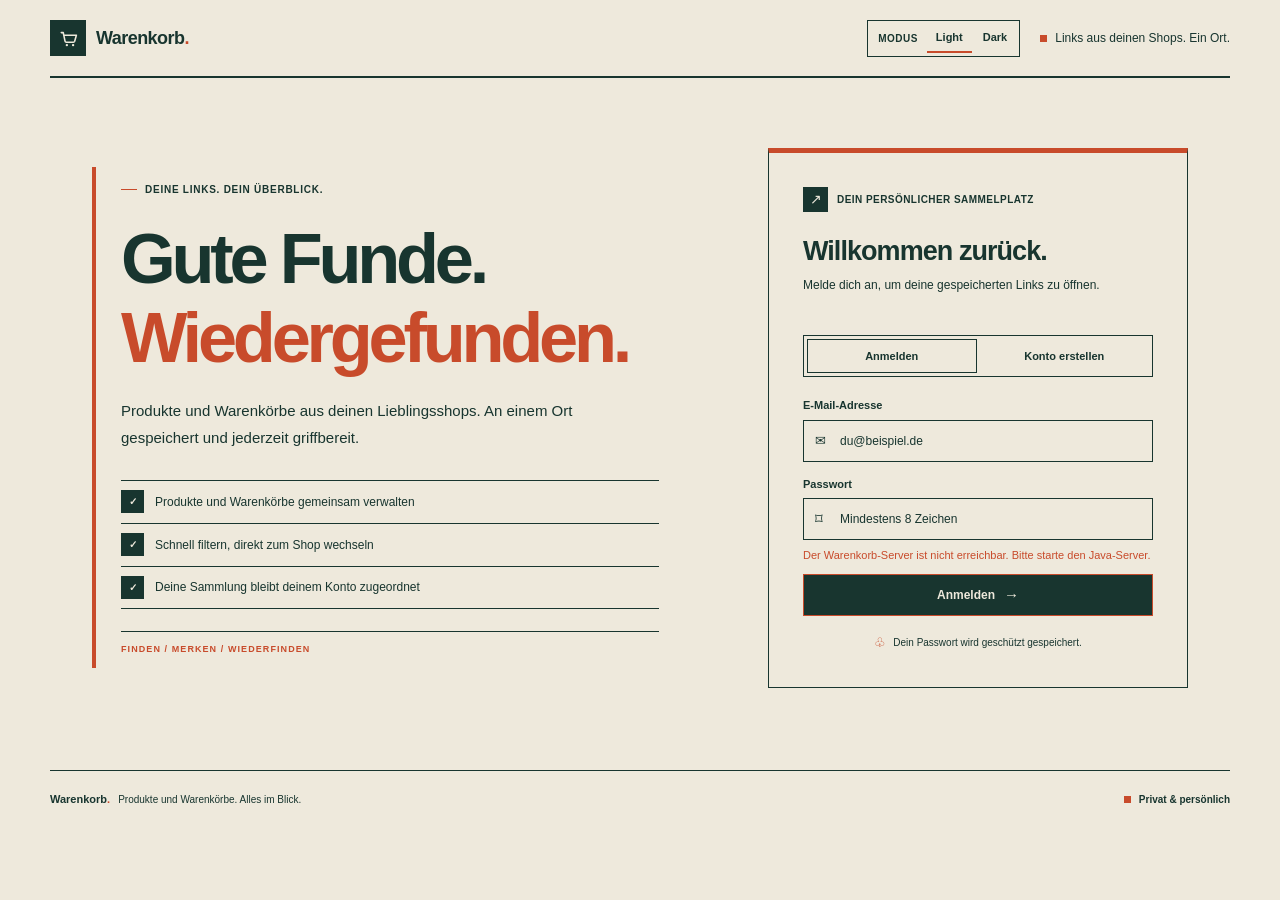
==== frontend/index.html @ 553d8b71 "Add Bratwurst project files to frontend Co-authored-by: Copilot <223556219+Copilot@users.noreply.git" ====
<!doctype html>
<html lang="de">
<head>
  <meta charset="utf-8">
  <meta name="viewport" content="width=device-width, initial-scale=1">
  <meta http-equiv="refresh" content="0; url=Warenkorb.html">
  <title>Warenkorb</title>
</head>
<body>
  <p>Weiter zu <a href="Warenkorb.html">Warenkorb</a>.</p>
</body>
</html>
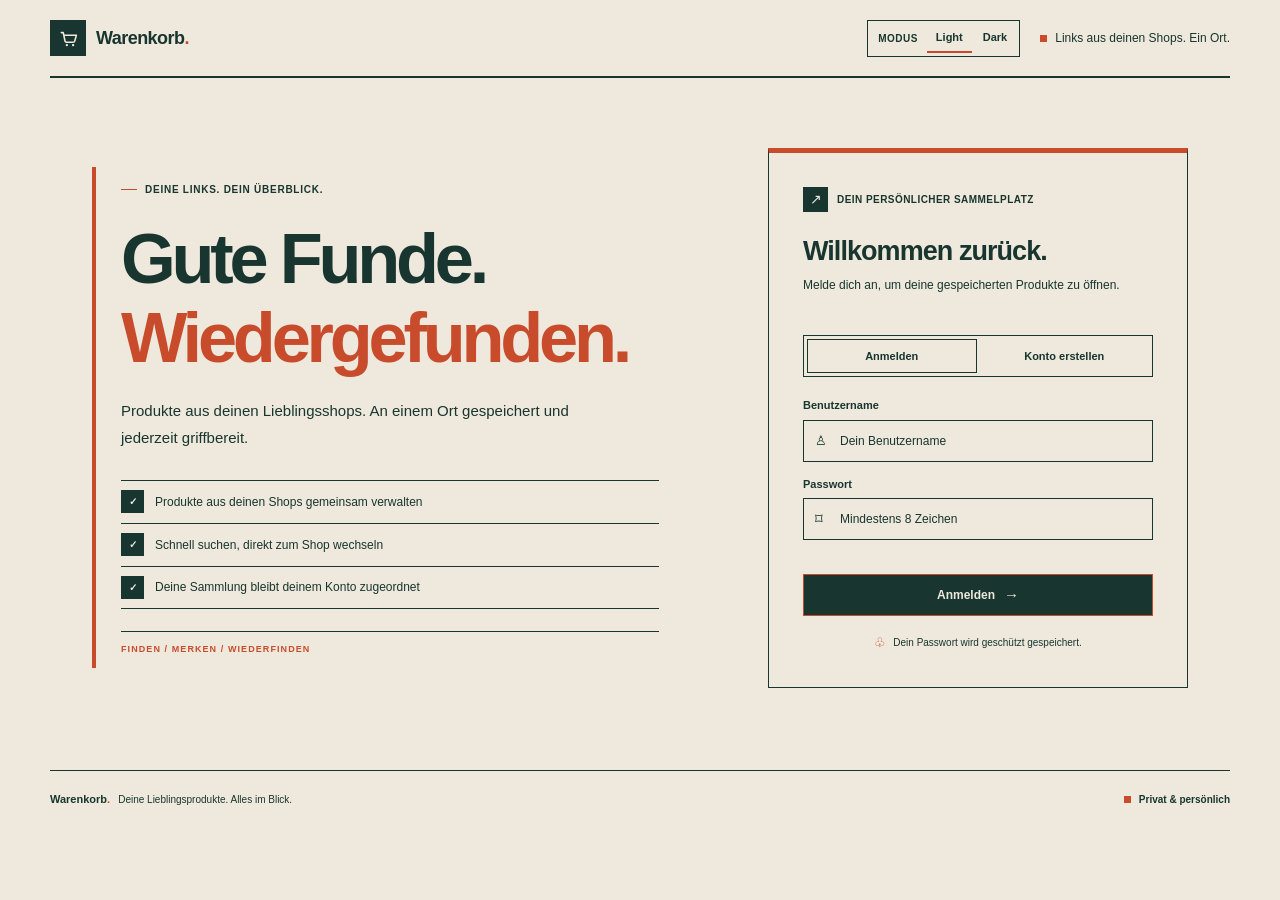
==== commit b54127b7: "Organize frontend source and add developer guide" ====
--- a/frontend/index.html
+++ b/frontend/index.html
@@ -3,10 +3,10 @@
 <head>
   <meta charset="utf-8">
   <meta name="viewport" content="width=device-width, initial-scale=1">
-  <meta http-equiv="refresh" content="0; url=Warenkorb.html">
+  <meta http-equiv="refresh" content="0; url=src/Warenkorb.html">
   <title>Warenkorb</title>
 </head>
 <body>
-  <p>Weiter zu <a href="Warenkorb.html">Warenkorb</a>.</p>
+  <p>Weiter zu <a href="src/Warenkorb.html">Warenkorb</a>.</p>
 </body>
-</html>
+</html>
